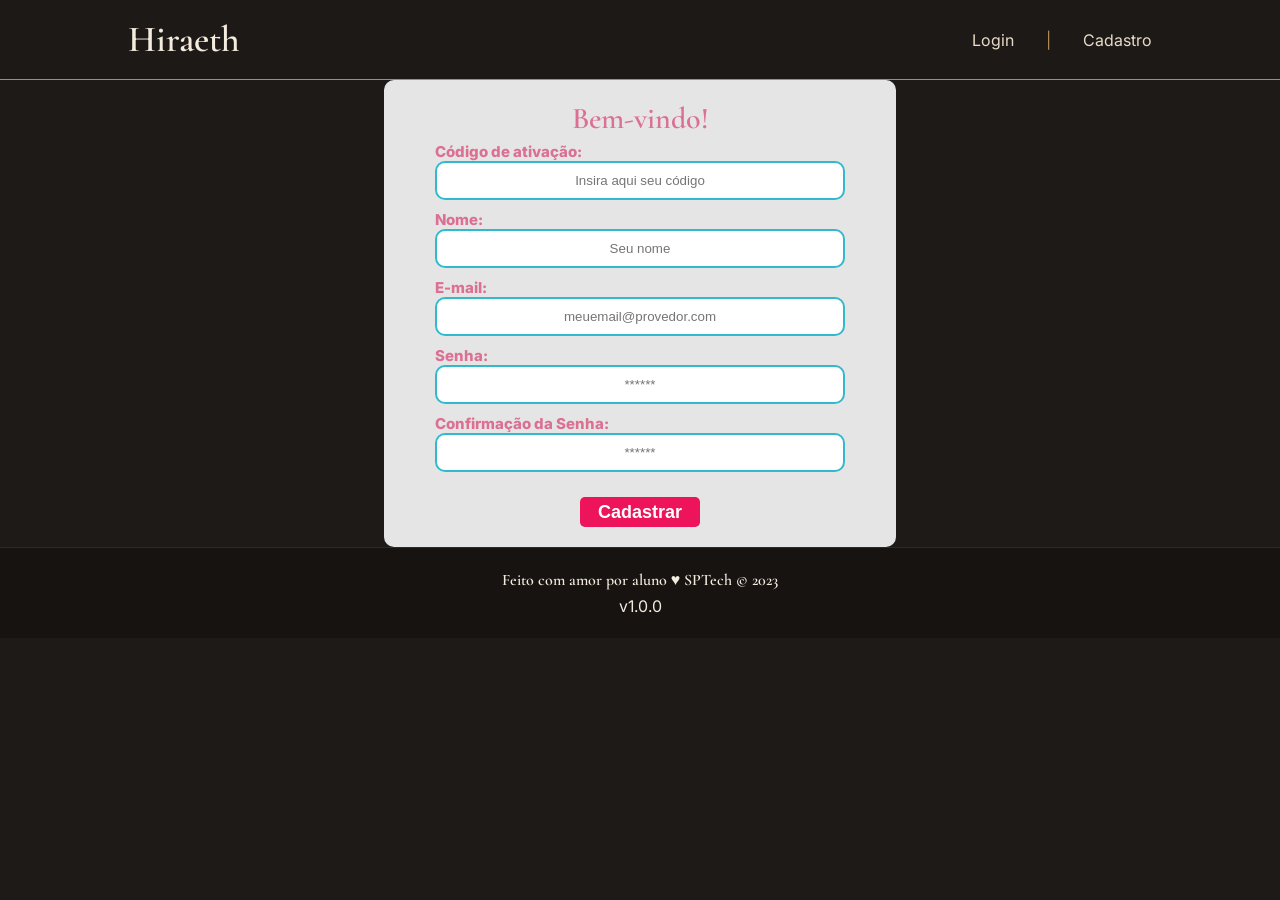
==== public/cadastro.html @ b59e054d "Projeto individual" ====
<!DOCTYPE html>
<html lang="pt-br">

<head>
  <meta charset="UTF-8" />
  <meta http-equiv="X-UA-Compatible" content="IE=edge" />
  <meta name="viewport" content="width=device-width, initial-scale=1.0" />

  <title>AquaTech | Cadastro</title>

  <script src="./js/sessao.js"></script>

  <link rel="stylesheet" href="./css/estilo.css" />
  <link rel="icon" href="./assets/icon/favicon2.ico" />
  <link rel="preconnect" href="https://fonts.gstatic.com" />
</head>

<body onload="listar()">
  <!--header inicio-->
  <div class="header">
    <div class="container">
      <a href="index.html" class="logo_link">
        <h1 class="titulo">Hiraeth</h1>
      </a>

      <ul class="navbar">
        <li>
          <a href="login.html">Login</a>
        </li>
        <li>|</li>
        <li>
          <a href="cadastro.html">Cadastro</a>
        </li>
      </ul>
    </div>
  </div>
  <!--header fim-->

  <div class="login">
    <div class="alerta_erro">
      <div class="card_erro" id="cardErro">
        <span id="mensagem_erro"></span>
      </div>
    </div>
    <div class="container">
      <div class="card card-cadastro">
        <h2>Bem-vindo!</h2>
        <div class="formulario">
          <!--
                         Para inserir mais um campo, copie uma das inputs abaixo.
                         Assim que inserir vá para o script abaixo.
                     -->
          <div class="campo">
            <span>Código de ativação:</span>
            <input id="codigo_input" type="text" placeholder="Insira aqui seu código" />
          </div>
          <div class="campo">
            <span>Nome:</span>
            <input id="nome_input" type="text" placeholder="Seu nome" />
          </div>
          <div class="campo">
            <span>E-mail:</span>
            <input id="email_input" type="text" placeholder="meuemail@provedor.com" />
          </div>
          <div class="campo">
            <span>Senha:</span>
            <input id="senha_input" type="password" placeholder="******" />
          </div>
          <div class="campo">
            <span>Confirmação da Senha:</span>
            <input id="confirmacao_senha_input" type="password" placeholder="******" />
          </div>
          <button class="botao" onclick="cadastrar()">Cadastrar</button>
        </div>
        <div id="div_aguardar" class="loading-div">
          <img src="./assets/circle-loading.gif" id="loading-gif" />
        </div>

        <div id="div_erros_login"></div>
      </div>
    </div>
  </div>

  <!--footer inicio-->
  <div class="footer">
    <div class="container">
      <h4>Feito com amor por aluno &hearts; SPTech &copy; 2023</h4>
      <span class="version">v1.0.0</span>
    </div>
  </div>
  <!--footer fim-->
</body>

</html>

<script>

  // Array para armazenar empresas cadastradas para validação de código de ativação 
  let listaEmpresasCadastradas = [];

  function cadastrar() {
    // aguardar();

    //Recupere o valor da nova input pelo nome do id
    // Agora vá para o método fetch logo abaixo
    var nomeVar = nome_input.value;
    var emailVar = email_input.value;
    var senhaVar = senha_input.value;
    var confirmacaoSenhaVar = confirmacao_senha_input.value;
    var codigoVar = codigo_input.value;
    var idEmpresaVincular

    // Verificando se há algum campo em branco
    if (
      nomeVar == "" ||
      emailVar == "" ||
      senhaVar == "" ||
      confirmacaoSenhaVar == "" ||
      codigoVar == ""
    ) {
      cardErro.style.display = "block";
      mensagem_erro.innerHTML =
        "(Mensagem de erro para todos os campos em branco)";

      finalizarAguardar();
      return false;
    } else {
      setInterval(sumirMensagem, 5000);
    }

    // Verificando se o código de ativação é de alguma empresa cadastrada
    for (let i = 0; i < listaEmpresasCadastradas.length; i++) {
      if (listaEmpresasCadastradas[i].codigo_ativacao == codigoVar) {
        idEmpresaVincular = listaEmpresasCadastradas[i].id
        console.log("Código de ativação válido.");
        break;
      } else {
        cardErro.style.display = "block";
        mensagem_erro.innerHTML = "(Mensagem de erro para código inválido)";
        finalizarAguardar();
      }
    }

    // Enviando o valor da nova input
    fetch("/usuarios/cadastrar", {
      method: "POST",
      headers: {
        "Content-Type": "application/json",
      },
      body: JSON.stringify({
        // crie um atributo que recebe o valor recuperado aqui
        // Agora vá para o arquivo routes/usuario.js
        nomeServer: nomeVar,
        emailServer: emailVar,
        senhaServer: senhaVar,
        idEmpresaVincularServer: idEmpresaVincular
      }),
    })
      .then(function (resposta) {
        console.log("resposta: ", resposta);

        if (resposta.ok) {
          cardErro.style.display = "block";

          mensagem_erro.innerHTML =
            "Cadastro realizado com sucesso! Redirecionando para tela de Login...";

          setTimeout(() => {
            window.location = "login.html";
          }, "2000");

          limparFormulario();
          finalizarAguardar();
        } else {
          throw "Houve um erro ao tentar realizar o cadastro!";
        }
      })
      .catch(function (resposta) {
        console.log(`#ERRO: ${resposta}`);
        finalizarAguardar();
      });

    return false;
  }

  // Listando empresas cadastradas 
  function listar() {
    fetch("/empresas/listar", {
      method: "GET",
    })
      .then(function (resposta) {
        resposta.json().then((empresas) => {
          empresas.forEach((empresa) => {
            listaEmpresasCadastradas.push(empresa);

            console.log("listaEmpresasCadastradas")
            console.log(listaEmpresasCadastradas[0].codigo_ativacao)
          });
        });
      })
      .catch(function (resposta) {
        console.log(`#ERRO: ${resposta}`);
      });
  }

  function sumirMensagem() {
    cardErro.style.display = "none";
  }
</script>
---- public/css/estilo.css ----
@import url('https://fonts.googleapis.com/css2?family=Cormorant+Garamond:wght@400;500;600;700&family=Inter:wght@300;400;500;600&display=swap');

:root {
  --brown-dark: #3B2A24;
  --brown-medium: #5A4034;
  --parchment: #E8DCC8;
  --parchment-light: #F3EBDD;
  --soft-black: #1E1A17;
  --aged-gold: #B08A57;
  --gold-light: #C9A46A;
  --wine: #6B2D3A;
  --deep-green: #2F4A3C;
  --text-muted: #A89A8A;

  --tamanho-header: 80px;
  --tamanho-hero: calc(100vh - var(--tamanho-header));
  --tamanho-footer: 100px;
}

* {
  margin: 0;
  padding: 0;
  box-sizing: border-box;
}

body {
  font-family: 'Inter', 'Segoe UI', Tahoma, Geneva, Verdana, sans-serif;
  background-color: var(--soft-black);
  color: var(--parchment-light);
}

h1,
h2,
h3,
h4 {
  font-family: 'Cormorant Garamond', Georgia, 'Times New Roman', serif;
  font-weight: 600;
}

a {
  text-decoration: none;
  color: inherit;
}

.container {
  display: flex;
  width: 80%;
  margin: auto;
}

/* HEADER */

.header {
  height: var(--tamanho-header);
  background-color: rgba(30, 26, 23, 0.96);
  border-bottom: 1px solid var(--aged-gold);
}

.header .container {
  justify-content: space-between;
  align-items: center;
  height: 100%;
}

.logo_link {
  text-decoration: none;
  color: inherit;
  display: flex;
  align-items: center;
}

.titulo {
  color: var(--parchment-light);
  font-size: 2.3rem;
  font-weight: 600;
  margin: 0;
  transition: 0.3s;
}

.logo_link:hover .titulo {
  color: var(--aged-gold);
}

.navbar {
  width: 180px;
  display: flex;
  justify-content: space-between;
  align-items: center;
  list-style: none;
  color: var(--aged-gold);
}

.header a {
  transition: 0.3s;
  color: var(--parchment);
}

.header a:hover {
  color: var(--aged-gold);
}

.hero .container p {
  font-family: 'Cinzel', serif;
}

/* HERO */

.hero {
  min-height: var(--tamanho-hero);
  background-image:
    linear-gradient(rgba(30, 26, 23, 0.58), rgba(30, 26, 23, 0.72)),
    url('../assets/imgs/biblioteca\ 6.png');
  background-size: cover;
  background-position: center;
  background-repeat: no-repeat;
  display: flex;
}

.hero .container {
  min-height: var(--tamanho-hero);
  justify-content: center;
  align-items: center;
  text-align: center;
}

.hero .container p {
  width: 70%;
  font-size: 3rem;
  line-height: 1.3;
  color: var(--parchment-light);
}

/* PHRASE */

.phrase {
  background: linear-gradient(to right, #f3ebdd, #e8dcc8, #f3ebdd);
  color: var(--brown-dark);
  padding: 28px 0 34px;
  border-top: 1px solid rgba(176, 138, 87, 0.2);
  border-bottom: 1px solid rgba(176, 138, 87, 0.2);
  position: relative;
}

.phrase .container {
  justify-content: center;
  align-items: center;
  gap: 20px;
}

.phrase h3 {
  font-size: 3rem;
  text-align: center;
  white-space: nowrap;
}

.phrase-line {
  width: 110px;
  height: 1px;
  background-color: var(--aged-gold);
}

.phrase-detail {
  width: 70px;
  height: 18px;
  margin: 0 auto 14px;
  position: relative;
}

.phrase-detail::before,
.phrase-detail::after {
  content: "";
  position: absolute;
  top: 8px;
  width: 26px;
  height: 1px;
  background-color: var(--aged-gold);
}

.phrase-detail::before {
  left: 0;
}

.phrase-detail::after {
  right: 0;
}

.phrase-detail {
  border-bottom: 2px solid transparent;
}

.phrase-detail::marker {
  display: none;
}

/* ABOUT */

.about {
  background:
    linear-gradient(rgba(59, 42, 36, 0.9), rgba(59, 42, 36, 0.94)),
    url('../assets/imgs/biblioteca\ 1.jpg');
  background-size: cover;
  background-position: center;
  padding: 85px 0;
}

.about-content {
  justify-content: space-between;
  align-items: center;
  gap: 50px;
}

.about-image {
  width: 42%;
}

.about-image img {
  width: 100%;
  height: 360px;
  object-fit: cover;
  border-radius: 6px;
  display: block;
  box-shadow: 0 10px 28px rgba(0, 0, 0, 0.28);
}

.about-text {
  width: 50%;
  text-align: left;
}

.about-tag {
  display: inline-block;
  margin-bottom: 10px;
  color: var(--aged-gold);
  font-size: 0.95rem;
  text-transform: uppercase;
  letter-spacing: 2px;
}

.about-text h2 {
  font-size: 3.2rem;
  margin-bottom: 18px;
  color: var(--parchment-light);
  line-height: 1.1;
}

.about-text p {
  font-size: 1.12rem;
  line-height: 1.9;
  color: var(--parchment);
  max-width: 520px;
}

.about-text p+p {
  margin-top: 14px;
}

/* SOCIAL / FUNCIONALIDADES */

.social {
  background-color: var(--parchment);
  padding: 70px 0;
}

.social .container {
  flex-direction: column;
  align-items: center;
  justify-content: center;
}

.social_header {
  width: 100%;
  text-align: center;
  margin-bottom: 40px;
}

.social_header h2 {
  font-size: 3rem;
  color: var(--brown-dark);
}

.boxes {
  width: 100%;
  display: flex;
  justify-content: space-between;
  gap: 25px;
}

.box {
  flex: 1;
  background-color: var(--brown-dark);
  color: var(--parchment-light);
  border-radius: 18px;
  padding: 30px 20px;
  text-align: center;
  border: 1px solid rgba(176, 138, 87, 0.18);
  box-shadow: 0 8px 24px rgba(0, 0, 0, 0.18);
  display: flex;
  flex-direction: column;
  align-items: center;
}

.box h4 {
  font-size: 2rem;
  margin: 12px 0;
}

.box p {
  color: var(--parchment);
  line-height: 1.6;
  font-size: 1rem;
}

/* IMAGEM DOS CARDS */

.dashboard_img,
.genero_img,
.register_img {
  width: 300px;
  height: 200px;
  border-radius: 18px;
  margin-bottom: 15px;
  background-size: cover;
  background-position: center;
  background-repeat: no-repeat;
  border: 1px solid rgba(176, 138, 87, 0.18);
}

.dashboard_img {
  background-image: url('../assets/icon/icone\ \ dash.png');
}

.genero_img {
  background-image: url('../assets/icon/lupa.png');
}

.register_img {
  background-image: url('../assets/icon/registro.png');
}

/* RECOMMENDED */

.recommended {
  background-color: var(--brown-dark);
  padding: 90px 0;
}

.recommended .container {
  flex-direction: column;
  align-items: center;
  justify-content: center;
}

.recommended_header {
  width: 100%;
  text-align: center;
  margin-bottom: 45px;
}

.recommended_header h2 {
  font-size: 3rem;
  color: var(--parchment-light);
  margin-bottom: 10px;
}

.recommended_header p {
  color: var(--text-muted);
  font-size: 1.1rem;
}

.carousel {
  width: 100%;
  display: flex;
  align-items: center;
  justify-content: center;
  gap: 24px;
}

.carousel_btn {
  width: 52px;
  height: 52px;
  border-radius: 50%;
  border: 1px solid var(--aged-gold);
  background-color: transparent;
  color: var(--parchment-light);
  font-size: 1.5rem;
  cursor: pointer;
  transition: 0.3s;
  flex-shrink: 0;
}

.carousel_btn:hover {
  background-color: var(--aged-gold);
  color: var(--soft-black);
}

.recommended_card {
  width: 100%;
  max-width: 720px;
  background-color: rgba(232, 220, 200, 0.04);
  border: 1px solid rgba(176, 138, 87, 0.2);
  border-radius: 22px;
  padding: 30px;
  text-align: center;
  box-shadow: 0 10px 28px rgba(0, 0, 0, 0.2);
}

.recommended_card img {
  width: 100%;
  max-width: 460px;
  height: 270px;
  object-fit: cover;
  object-position: center;
  border-radius: 14px;
  display: block;
  margin: 0 auto 24px auto;
  box-shadow: 0 10px 26px rgba(0, 0, 0, 0.28);
}

.recommended_card h3 {
  font-size: 2.7rem;
  color: var(--parchment-light);
  margin-bottom: 14px;
}

.recommended_card p {
  max-width: 600px;
  margin: 0 auto;
  font-size: 1.08rem;
  line-height: 1.8;
  color: var(--parchment);
}

/* IMPACT PHRASE */

.impact_phrase {
  background-color: var(--soft-black);
  padding: 90px 0;
}

.impact_layout {
  justify-content: space-between;
  align-items: center;
  gap: 50px;
}

.impact_image {
  width: 42%;
}

.impact_image img {
  width: 100%;
  height: 360px;
  object-fit: cover;
  display: block;
  border-radius: 8px;
  box-shadow: 0 10px 28px rgba(0, 0, 0, 0.28);
  border: 1px solid rgba(176, 138, 87, 0.18);
}

.impact_text {
  width: 50%;
  text-align: left;
}

.impact_tag {
  display: inline-block;
  margin-bottom: 14px;
  color: var(--aged-gold);
  text-transform: uppercase;
  letter-spacing: 2px;
  font-size: 0.9rem;
}

.impact_text h2 {
  font-size: 3.2rem;
  line-height: 1.3;
  color: var(--parchment-light);
}

/* FOOTER */

.footer {
  background-color: #161311;
  padding: 22px 0;
  border-top: 1px solid rgba(176, 138, 87, 0.18);
}

.footer .container {
  flex-direction: column;
  justify-content: center;
  align-items: center;
  text-align: center;
  gap: 6px;
}

.footer-brand {
  font-family: 'Cormorant Garamond', serif;
  font-size: 1.6rem;
  color: var(--parchment-light);
}

.footer-phrase {
  font-size: 0.95rem;
  color: var(--text-muted);
}

/* RESPONSIVIDADE */

@media (max-width: 1024px) {

  .hero .container p,
  .about-text,
  .impact_phrase h2 {
    width: 85%;
  }

  .carousel .box {
    width: 75%;
  }
}

@media (max-width: 768px) {
  .header {
    height: auto;
    padding: 15px 0;
  }

  .header .container {
    flex-direction: column;
    gap: 15px;
  }

  .navbar {
    width: 100%;
    justify-content: center;
    gap: 12px;
    flex-wrap: wrap;
  }

  .hero {
    min-height: 70vh;
  }

  .hero .container {
    min-height: 70vh;
    padding: 50px 0;
  }

  .hero .container p {
    width: 100%;
    font-size: 2.2rem;
  }

  .phrase h3,
  .about-text h2,
  .social_header h2,
  .recommended_header h2,
  .impact_phrase h2,
  .footer h2 {
    font-size: 2.2rem;
  }

  .about-text {
    width: 100%;
  }

  .boxes {
    flex-direction: column;
  }

  .carousel {
    flex-direction: column;
  }

  .carousel .box {
    width: 100%;
  }

  .impact_phrase h2 {
    width: 100%;
  }
}










/* LOGIN */

.login {
  height: var(--tamanho-login);
  background-image: url('../assets/imgs/bg-jelly-fish-para-home.png');
  background-size: cover;
}

.login .container {
  justify-content: center;
  align-items: center;
  height: 100%;
}

.card {
  width: 50%;
  background-color: #e5e5e5;
  border-radius: 10px;
  display: flex;
  align-items: center;
  justify-content: space-evenly;
  color: palevioletred;
  flex-direction: column;
  height: fit-content;
  padding: 20px 0;
}

.card h2 {
  margin: 0;
  font-size: 30px;
}

.formulario {
  display: flex;
  height: 90%;
  width: 80%;
  justify-content: space-around;
  flex-direction: column;
}

.formulario span {
  font-size: 15px;
  font-weight: 800;
}

.formulario input {
  border: 2px solid #32b9cd;
  text-align: center;
  border-radius: 10px;
  margin: 0;
}

.formulario select {
  border: 2px solid #32b9cd;
  background-color: white;
  color: gray;
  height: 36px;
  text-align: center;
  border-radius: 10px;
  margin: 0;
}

.campo {
  display: flex;
  flex-direction: column;
  justify-content: start;
  padding: 5px 0;
}

.botao {
  cursor: pointer;
  font-family: "Barlow", sans-serif;
  border: 0;
  border-radius: 5px;
  font-weight: 600;
  font-size: 18px;
  color: #fff;
  background-color: #ED145B;
  width: 120px;
  height: 30px;
  align-self: center;
  margin-top: 20px;
}

.loading-div {
  width: 50px;
  display: none;
}

.loading-div img {
  height: 50px;
  width: 50px;
}

#div_erros_login {
  display: none
}

/* FORMULARIO */

.alerta_erro {
  display: flex;
  justify-content: flex-end;
}

.card_erro {
  display: none;
  background-color: #fff;
  color: black;
  width: 230px;
  position: fixed;
  border-radius: 4px;
  border: #ED145B 3px solid;
  padding: 10px;
  margin-right: 10%;
}

.card_erro #mensagem_erro {
  font-weight: 500;
  font-size: 20px;
}

.formulario .tipo_campo {
  font-size: 20px;
  font-weight: 600 !important;
}

.formulario {
  display: flex;
  flex-direction: column;
}

input {
  margin-bottom: 10px;
  border: 2px solid #32b9cd;
  padding: 10px;
  text-align: center;
  border-radius: 10px;
}

.btn {
  font-family: "Barlow", sans-serif;
  border: 0;
  border-radius: 5px;
  font-weight: 600;
  font-size: 18px;
  padding: 10px 15px;
  color: white;
  background-color: #ED145B;
  width: 120px;
  align-self: center;
  margin-top: 5px;
}

.loading-div {
  width: 50px;
  margin: auto;
  display: none;
}

.loading-div img {
  height: 50px;
  width: 50px;
}

/* SIMULADOR */

.simulador {
  color: white;
}

.simulador .container {
  flex-direction: column;
  overflow: scroll;
  height: var(--tamanho-simulador);
}

/* ALERTA */

#alerta {
  position: absolute;
  right: 0;
  bottom: 0;
}

.mensagem-alarme {
  background-color: white;
  border-radius: 5px;
  width: 300px;
  height: 80px;
  margin: 10px;
  padding: 10px 0;
  display: flex;
  justify-content: space-evenly;
  align-items: center;
}

.mensagem-alarme h3 {
  font-size: 14px;
  margin: 0;
}

.mensagem-alarme .informacao {
  width: 66%;
}

.alarme-sino {
  width: 48px;
  height: 48px;
  animation-name: bell;
  animation-duration: 4s;
  background-image: url('https://cdn-icons-png.flaticon.com/512/1157/1157000.png');
  background-size: cover;
  animation-iteration-count: infinite;
}

@keyframes bell {
  0% {
    transform: rotate(25deg)
  }

  25% {
    transform: rotate(-25deg)
  }

  50% {
    transform: rotate(25deg)
  }

  75% {
    transform: rotate(-25deg)
  }

  100% {
    transform: rotate(25deg)
  }
}
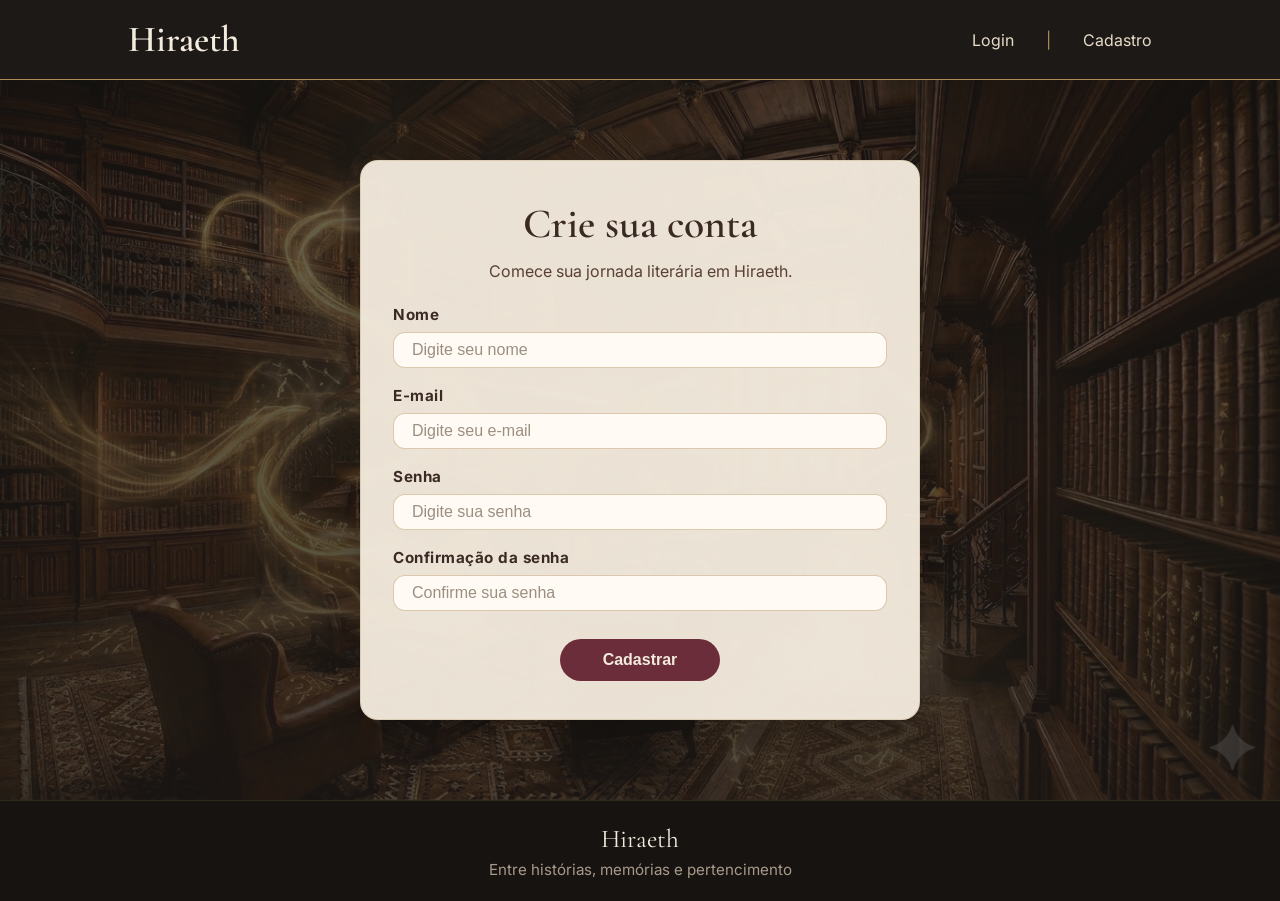
==== commit b923bb03: "Adicionando lógica do login/cadastro, lógica de repetição e começo da conexão com o Banco de Dados" ====
--- a/public/cadastro.html
+++ b/public/cadastro.html
@@ -6,16 +6,16 @@
   <meta http-equiv="X-UA-Compatible" content="IE=edge" />
   <meta name="viewport" content="width=device-width, initial-scale=1.0" />
 
-  <title>AquaTech | Cadastro</title>
+  <title>Hiraeth | Cadastro</title>
 
   <script src="./js/sessao.js"></script>
 
   <link rel="stylesheet" href="./css/estilo.css" />
-  <link rel="icon" href="./assets/icon/favicon2.ico" />
+  <link rel="icon" href="./assets/icon/favicon(Hiraeth).png" />
   <link rel="preconnect" href="https://fonts.gstatic.com" />
 </head>
 
-<body onload="listar()">
+<body>
   <!--header inicio-->
   <div class="header">
     <div class="container">
@@ -37,44 +37,39 @@
   <!--header fim-->
 
   <div class="login">
-    <div class="alerta_erro">
-      <div class="card_erro" id="cardErro">
-        <span id="mensagem_erro"></span>
-      </div>
-    </div>
+
     <div class="container">
-      <div class="card card-cadastro">
-        <h2>Bem-vindo!</h2>
+      <div class="card-cadastro">
+        <h2>Crie sua conta</h2>
+        <p class="login-subtitle">Comece sua jornada literária em Hiraeth.</p>
+
         <div class="formulario">
-          <!--
-                         Para inserir mais um campo, copie uma das inputs abaixo.
-                         Assim que inserir vá para o script abaixo.
-                     -->
           <div class="campo">
-            <span>Código de ativação:</span>
-            <input id="codigo_input" type="text" placeholder="Insira aqui seu código" />
+            <span>Nome</span>
+            <input id="nome_input" type="text" placeholder="Digite seu nome" />
           </div>
+
           <div class="campo">
-            <span>Nome:</span>
-            <input id="nome_input" type="text" placeholder="Seu nome" />
+            <span>E-mail</span>
+            <input id="email_input" type="text" placeholder="Digite seu e-mail" />
           </div>
+
           <div class="campo">
-            <span>E-mail:</span>
-            <input id="email_input" type="text" placeholder="meuemail@provedor.com" />
+            <span>Senha</span>
+            <input id="senha_input" type="password" placeholder="Digite sua senha" />
           </div>
+
           <div class="campo">
-            <span>Senha:</span>
-            <input id="senha_input" type="password" placeholder="******" />
+            <span>Confirmação da senha</span>
+            <input id="confirmacao_senha_input" type="password" placeholder="Confirme sua senha" />
           </div>
-          <div class="campo">
-            <span>Confirmação da Senha:</span>
-            <input id="confirmacao_senha_input" type="password" placeholder="******" />
-          </div>
+
           <button class="botao" onclick="cadastrar()">Cadastrar</button>
         </div>
-        <div id="div_aguardar" class="loading-div">
-          <img src="./assets/circle-loading.gif" id="loading-gif" />
+        <div class="card_erro" id="cardErro">
+          <span id="mensagem_erro"></span>
         </div>
+
 
         <div id="div_erros_login"></div>
       </div>
@@ -84,8 +79,8 @@
   <!--footer inicio-->
   <div class="footer">
     <div class="container">
-      <h4>Feito com amor por aluno &hearts; SPTech &copy; 2023</h4>
-      <span class="version">v1.0.0</span>
+      <p class="footer-brand">Hiraeth</p>
+      <p class="footer-phrase">Entre histórias, memórias e pertencimento</p>
     </div>
   </div>
   <!--footer fim-->
@@ -95,11 +90,8 @@
 
 <script>
 
-  // Array para armazenar empresas cadastradas para validação de código de ativação 
-  let listaEmpresasCadastradas = [];
+  function cadastrar() {
 
-  function cadastrar() {
-    // aguardar();
 
     //Recupere o valor da nova input pelo nome do id
     // Agora vá para o método fetch logo abaixo
@@ -107,38 +99,23 @@
     var emailVar = email_input.value;
     var senhaVar = senha_input.value;
     var confirmacaoSenhaVar = confirmacao_senha_input.value;
-    var codigoVar = codigo_input.value;
-    var idEmpresaVincular
 
-    // Verificando se há algum campo em branco
+    // Verificando cadastro
     if (
       nomeVar == "" ||
       emailVar == "" ||
       senhaVar == "" ||
-      confirmacaoSenhaVar == "" ||
-      codigoVar == ""
+      confirmacaoSenhaVar == ""
     ) {
       cardErro.style.display = "block";
-      mensagem_erro.innerHTML =
-        "(Mensagem de erro para todos os campos em branco)";
-
-      finalizarAguardar();
+      mensagem_erro.innerHTML = 'Necessário o preenchimento de todos os campos';
+      return false;
+    } if (senhaVar != confirmacaoSenhaVar) {
+      cardErro.style.display = "block";
+      mensagem_erro.innerHTML = "As senhas não coincidem";
       return false;
     } else {
-      setInterval(sumirMensagem, 5000);
-    }
-
-    // Verificando se o código de ativação é de alguma empresa cadastrada
-    for (let i = 0; i < listaEmpresasCadastradas.length; i++) {
-      if (listaEmpresasCadastradas[i].codigo_ativacao == codigoVar) {
-        idEmpresaVincular = listaEmpresasCadastradas[i].id
-        console.log("Código de ativação válido.");
-        break;
-      } else {
-        cardErro.style.display = "block";
-        mensagem_erro.innerHTML = "(Mensagem de erro para código inválido)";
-        finalizarAguardar();
-      }
+      cardErro.style.display = "none";
     }
 
     // Enviando o valor da nova input
@@ -152,8 +129,7 @@
         // Agora vá para o arquivo routes/usuario.js
         nomeServer: nomeVar,
         emailServer: emailVar,
-        senhaServer: senhaVar,
-        idEmpresaVincularServer: idEmpresaVincular
+        senhaServer: senhaVar
       }),
     })
       .then(function (resposta) {
@@ -163,47 +139,22 @@
           cardErro.style.display = "block";
 
           mensagem_erro.innerHTML =
-            "Cadastro realizado com sucesso! Redirecionando para tela de Login...";
+            "Cadastro realizado com sucesso!";
 
           setTimeout(() => {
-            window.location = "login.html";
+            window.location = "./login.html";
           }, "2000");
 
           limparFormulario();
-          finalizarAguardar();
         } else {
           throw "Houve um erro ao tentar realizar o cadastro!";
         }
       })
       .catch(function (resposta) {
         console.log(`#ERRO: ${resposta}`);
-        finalizarAguardar();
       });
 
     return false;
   }
 
-  // Listando empresas cadastradas 
-  function listar() {
-    fetch("/empresas/listar", {
-      method: "GET",
-    })
-      .then(function (resposta) {
-        resposta.json().then((empresas) => {
-          empresas.forEach((empresa) => {
-            listaEmpresasCadastradas.push(empresa);
-
-            console.log("listaEmpresasCadastradas")
-            console.log(listaEmpresasCadastradas[0].codigo_ativacao)
-          });
-        });
-      })
-      .catch(function (resposta) {
-        console.log(`#ERRO: ${resposta}`);
-      });
-  }
-
-  function sumirMensagem() {
-    cardErro.style.display = "none";
-  }
 </script>
--- a/public/css/estilo.css
+++ b/public/css/estilo.css
@@ -581,114 +581,134 @@
   }
 }
 
-
-
-
-
-
-
-
-
-
-/* LOGIN */
+/* LOGIN E CADASTRO */
 
 .login {
-  height: var(--tamanho-login);
-  background-image: url('../assets/imgs/bg-jelly-fish-para-home.png');
+  min-height: calc(100vh - var(--tamanho-header) - var(--tamanho-footer));
+  background-image:
+    linear-gradient(rgba(30, 26, 23, 0.65), rgba(30, 26, 23, 0.78)),
+    url('../assets/imgs/biblioteca\ 6.png');
   background-size: cover;
+  background-position: center;
+  background-repeat: no-repeat;
+  display: flex;
 }
 
 .login .container {
   justify-content: center;
   align-items: center;
-  height: 100%;
-}
-
-.card {
-  width: 50%;
-  background-color: #e5e5e5;
-  border-radius: 10px;
-  display: flex;
-  align-items: center;
-  justify-content: space-evenly;
-  color: palevioletred;
+  min-height: calc(100vh - var(--tamanho-header) - var(--tamanho-footer));
+}
+
+.card-login,
+.card-cadastro {
+  width: 100%;
+  max-width: 560px;
+  background: rgba(243, 235, 221, 0.96);
+  border: 1px solid rgba(176, 138, 87, 0.25);
+  border-radius: 18px;
+  display: flex;
   flex-direction: column;
-  height: fit-content;
-  padding: 20px 0;
-}
-
-.card h2 {
+  align-items: center;
+  padding: 38px 32px;
+  box-shadow: 0 12px 32px rgba(0, 0, 0, 0.25);
+}
+
+.card-login h2,
+.card-cadastro h2 {
+  margin: 0 0 12px 0;
+  font-size: 2.6rem;
+  color: var(--brown-dark);
+  text-align: center;
+}
+
+.login-subtitle {
+  margin: 0 0 24px 0;
+  color: var(--brown-medium);
+  font-size: 1rem;
+  text-align: center;
+}
+
+.formulario {
+  display: flex;
+  width: 100%;
+  flex-direction: column;
+  gap: 18px;
+}
+
+.campo {
+  display: flex;
+  flex-direction: column;
+  gap: 8px;
+}
+
+.campo span {
+  font-size: 0.95rem;
+  font-weight: 700;
+  color: var(--brown-dark);
+  letter-spacing: 0.5px;
+}
+
+.formulario input {
+  width: 100%;
+  border: 1px solid rgba(176, 138, 87, 0.45);
+  background-color: #fffaf3;
+  color: var(--soft-black);
+  padding: 8px 8px;
+  border-radius: 12px;
+  font-size: 1rem;
+  outline: none;
+  transition: 0.3s;
   margin: 0;
-  font-size: 30px;
-}
-
-.formulario {
-  display: flex;
-  height: 90%;
-  width: 80%;
-  justify-content: space-around;
-  flex-direction: column;
-}
-
-.formulario span {
-  font-size: 15px;
-  font-weight: 800;
-}
-
-.formulario input {
-  border: 2px solid #32b9cd;
-  text-align: center;
-  border-radius: 10px;
-  margin: 0;
-}
-
-.formulario select {
-  border: 2px solid #32b9cd;
-  background-color: white;
-  color: gray;
-  height: 36px;
-  text-align: center;
-  border-radius: 10px;
-  margin: 0;
-}
-
-.campo {
-  display: flex;
-  flex-direction: column;
-  justify-content: start;
-  padding: 5px 0;
+  text-align: left;
+}
+
+.formulario input:focus {
+  border-color: var(--aged-gold);
+  box-shadow: 0 0 0 3px rgba(176, 138, 87, 0.12);
+}
+
+.formulario input::placeholder {
+  color: #9b8f82;
+  padding: 10px;
 }
 
 .botao {
   cursor: pointer;
-  font-family: "Barlow", sans-serif;
-  border: 0;
-  border-radius: 5px;
+  border: none;
+  border-radius: 999px;
   font-weight: 600;
-  font-size: 18px;
-  color: #fff;
-  background-color: #ED145B;
-  width: 120px;
-  height: 30px;
+  font-size: 1rem;
+  color: var(--parchment-light);
+  background-color: var(--wine);
+  width: 160px;
+  height: 42px;
   align-self: center;
-  margin-top: 20px;
+  margin-top: 10px;
+  transition: 0.3s;
+}
+
+.botao:hover {
+  background-color: var(--aged-gold);
+  color: var(--soft-black);
 }
 
 .loading-div {
   width: 50px;
   display: none;
+  margin-top: 18px;
 }
 
 .loading-div img {
+  width: 50px;
   height: 50px;
-  width: 50px;
 }
 
 #div_erros_login {
-  display: none
-}
-
-/* FORMULARIO */
+  display: none;
+}
+
+/* ALERTA DE ERRO */
 
 .alerta_erro {
   display: flex;
@@ -697,133 +717,66 @@
 
 .card_erro {
   display: none;
-  background-color: #fff;
-  color: black;
-  width: 230px;
-  position: fixed;
-  border-radius: 4px;
-  border: #ED145B 3px solid;
-  padding: 10px;
-  margin-right: 10%;
+  width: 100%;
+  max-width: 320px;
+  margin: 16px auto 0 auto;
+  padding: 0;
+  background: transparent;
+  border: none;
+  box-shadow: none;
+  text-align: center;
 }
 
 .card_erro #mensagem_erro {
+  display: block;
   font-weight: 500;
-  font-size: 20px;
-}
-
-.formulario .tipo_campo {
-  font-size: 20px;
-  font-weight: 600 !important;
-}
-
-.formulario {
-  display: flex;
+  font-size: 1rem;
+  color: var(--brown-dark);
+}
+
+/* FOOTER */
+
+.footer {
+  background-color: #161311;
+  padding: 22px 0;
+  border-top: 1px solid rgba(176, 138, 87, 0.18);
+}
+
+.footer .container {
   flex-direction: column;
-}
-
-input {
-  margin-bottom: 10px;
-  border: 2px solid #32b9cd;
-  padding: 10px;
-  text-align: center;
-  border-radius: 10px;
-}
-
-.btn {
-  font-family: "Barlow", sans-serif;
-  border: 0;
-  border-radius: 5px;
-  font-weight: 600;
-  font-size: 18px;
-  padding: 10px 15px;
-  color: white;
-  background-color: #ED145B;
-  width: 120px;
-  align-self: center;
-  margin-top: 5px;
-}
-
-.loading-div {
-  width: 50px;
-  margin: auto;
-  display: none;
-}
-
-.loading-div img {
-  height: 50px;
-  width: 50px;
-}
-
-/* SIMULADOR */
-
-.simulador {
-  color: white;
-}
-
-.simulador .container {
-  flex-direction: column;
-  overflow: scroll;
-  height: var(--tamanho-simulador);
-}
-
-/* ALERTA */
-
-#alerta {
-  position: absolute;
-  right: 0;
-  bottom: 0;
-}
-
-.mensagem-alarme {
-  background-color: white;
-  border-radius: 5px;
-  width: 300px;
-  height: 80px;
-  margin: 10px;
-  padding: 10px 0;
-  display: flex;
-  justify-content: space-evenly;
-  align-items: center;
-}
-
-.mensagem-alarme h3 {
-  font-size: 14px;
-  margin: 0;
-}
-
-.mensagem-alarme .informacao {
-  width: 66%;
-}
-
-.alarme-sino {
-  width: 48px;
-  height: 48px;
-  animation-name: bell;
-  animation-duration: 4s;
-  background-image: url('https://cdn-icons-png.flaticon.com/512/1157/1157000.png');
-  background-size: cover;
-  animation-iteration-count: infinite;
-}
-
-@keyframes bell {
-  0% {
-    transform: rotate(25deg)
-  }
-
-  25% {
-    transform: rotate(-25deg)
-  }
-
-  50% {
-    transform: rotate(25deg)
-  }
-
-  75% {
-    transform: rotate(-25deg)
-  }
-
-  100% {
-    transform: rotate(25deg)
-  }
-}+  justify-content: center;
+  align-items: center;
+  text-align: center;
+  gap: 6px;
+}
+
+.footer-brand {
+  font-family: 'Cormorant Garamond', serif;
+  font-size: 1.6rem;
+  color: var(--parchment-light);
+}
+
+.footer-phrase {
+  font-size: 0.95rem;
+  color: var(--text-muted);
+}
+
+/* RESPONSIVIDADE */
+
+@media (max-width: 768px) {
+  .card-login,
+  .card-cadastro {
+    padding: 30px 22px;
+    max-width: 90%;
+  }
+
+  .card-login h2,
+  .card-cadastro h2 {
+    font-size: 2.2rem;
+  }
+
+  .login-subtitle {
+    font-size: 0.95rem;
+  }
+}
+
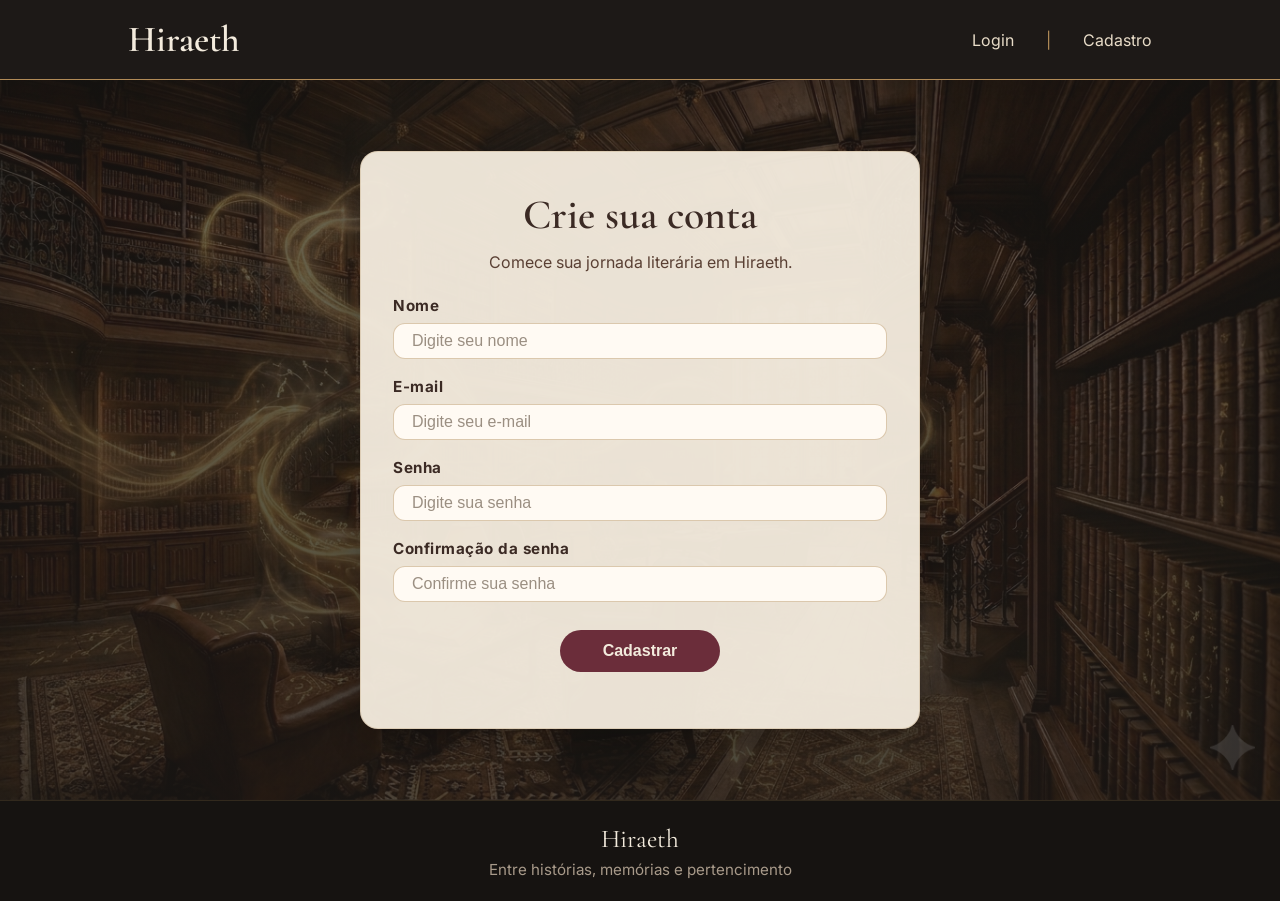
==== commit 70ad1c7f: "Passando o banco de Dados para a VM" ====
--- a/public/cadastro.html
+++ b/public/cadastro.html
@@ -16,7 +16,6 @@
 </head>
 
 <body>
-  <!--header inicio-->
   <div class="header">
     <div class="container">
       <a href="index.html" class="logo_link">
@@ -34,11 +33,14 @@
       </ul>
     </div>
   </div>
-  <!--header fim-->
+
+
 
   <div class="login">
 
     <div class="container">
+
+      <!-- Formulário de cadastro -->
       <div class="card-cadastro">
         <h2>Crie sua conta</h2>
         <p class="login-subtitle">Comece sua jornada literária em Hiraeth.</p>
@@ -65,9 +67,10 @@
           </div>
 
           <button class="botao" onclick="cadastrar()">Cadastrar</button>
-        </div>
-        <div class="card_erro" id="cardErro">
-          <span id="mensagem_erro"></span>
+          
+          <div class="card_erro" id="cardErro">
+            <span id="mensagem_erro"></span>
+          </div>
         </div>
 
 
@@ -76,31 +79,30 @@
     </div>
   </div>
 
-  <!--footer inicio-->
+
+
   <div class="footer">
     <div class="container">
       <p class="footer-brand">Hiraeth</p>
       <p class="footer-phrase">Entre histórias, memórias e pertencimento</p>
     </div>
   </div>
-  <!--footer fim-->
 </body>
 
 </html>
 
 <script>
 
+
   function cadastrar() {
 
-
-    //Recupere o valor da nova input pelo nome do id
-    // Agora vá para o método fetch logo abaixo
+    // Valores recebidos dos campos do formulário
     var nomeVar = nome_input.value;
     var emailVar = email_input.value;
     var senhaVar = senha_input.value;
     var confirmacaoSenhaVar = confirmacao_senha_input.value;
 
-    // Verificando cadastro
+    // Valida se todos os campos foram preenchidos
     if (
       nomeVar == "" ||
       emailVar == "" ||
@@ -110,23 +112,28 @@
       cardErro.style.display = "block";
       mensagem_erro.innerHTML = 'Necessário o preenchimento de todos os campos';
       return false;
-    } if (senhaVar != confirmacaoSenhaVar) {
+    }
+
+    // Valida se a senha e a confirmação de senha são iguais
+    if (senhaVar != confirmacaoSenhaVar) {
       cardErro.style.display = "block";
       mensagem_erro.innerHTML = "As senhas não coincidem";
       return false;
     } else {
+
+      // Esconde o card de erro caso as validações estejam corretas
       cardErro.style.display = "none";
     }
 
-    // Enviando o valor da nova input
+    // Envia os dados do cadastro para o back-end
     fetch("/usuarios/cadastrar", {
       method: "POST",
       headers: {
         "Content-Type": "application/json",
       },
+
+      // Converte os dados do formulário para json
       body: JSON.stringify({
-        // crie um atributo que recebe o valor recuperado aqui
-        // Agora vá para o arquivo routes/usuario.js
         nomeServer: nomeVar,
         emailServer: emailVar,
         senhaServer: senhaVar
@@ -141,16 +148,22 @@
           mensagem_erro.innerHTML =
             "Cadastro realizado com sucesso!";
 
+          // Redireciona o usuário para a tela de login após o cadastro
           setTimeout(() => {
             window.location = "./login.html";
-          }, "2000");
+          });
 
+          // Limpa os campos do formulário
           limparFormulario();
         } else {
+
+          // Se a resposta não seja ok, é lançada uma mensagem de erro
           throw "Houve um erro ao tentar realizar o cadastro!";
         }
       })
       .catch(function (resposta) {
+        
+        // Captura e exibe erros da requisição
         console.log(`#ERRO: ${resposta}`);
       });
 
--- a/public/css/estilo.css
+++ b/public/css/estilo.css
@@ -1,3 +1,5 @@
+/* Importação de fonte e criação de variáveis */
+
 @import url('https://fonts.googleapis.com/css2?family=Cormorant+Garamond:wght@400;500;600;700&family=Inter:wght@300;400;500;600&display=swap');
 
 :root {
@@ -15,7 +17,20 @@
   --tamanho-header: 80px;
   --tamanho-hero: calc(100vh - var(--tamanho-header));
   --tamanho-footer: 100px;
-}
+
+  --bg-color: var(--soft-black);
+  --border-color: var(--brown-dark);
+  --title-font: "Cormorant Garamond", serif;
+  --body-font: "Inter", sans-serif;
+  --side-title: var(--aged-gold);
+  --button: var(--wine);
+  --main-text: var(--parchment-light);
+  --secondary-text: var(--text-muted);
+  --card-bg: rgba(243, 235, 221, 0.05);
+}
+
+
+/* Define configuração global, remove margens e espaçamentos padrões do navegador */
 
 * {
   margin: 0;
@@ -42,14 +57,16 @@
   color: inherit;
 }
 
+
+/* centraliza o conteúdo e limita a largura para 80% da tela. */
 .container {
   display: flex;
   width: 80%;
   margin: auto;
 }
 
-/* HEADER */
-
+
+/* Estilização do header */
 .header {
   height: var(--tamanho-header);
   background-color: rgba(30, 26, 23, 0.96);
@@ -99,11 +116,11 @@
   color: var(--aged-gold);
 }
 
+
+/* Estlização da primeira seção (hero) */
 .hero .container p {
   font-family: 'Cinzel', serif;
 }
-
-/* HERO */
 
 .hero {
   min-height: var(--tamanho-hero);
@@ -130,8 +147,8 @@
   color: var(--parchment-light);
 }
 
-/* PHRASE */
-
+
+/* Estilização da frase que separa a hero da seção "sobre" */
 .phrase {
   background: linear-gradient(to right, #f3ebdd, #e8dcc8, #f3ebdd);
   color: var(--brown-dark);
@@ -192,8 +209,8 @@
   display: none;
 }
 
-/* ABOUT */
-
+
+/* Seção "sobre" */
 .about {
   background:
     linear-gradient(rgba(59, 42, 36, 0.9), rgba(59, 42, 36, 0.94)),
@@ -254,8 +271,8 @@
   margin-top: 14px;
 }
 
-/* SOCIAL / FUNCIONALIDADES */
-
+
+/* Seção que mostra as funcionaldiades da plataforma */
 .social {
   background-color: var(--parchment);
   padding: 70px 0;
@@ -310,7 +327,6 @@
   font-size: 1rem;
 }
 
-/* IMAGEM DOS CARDS */
 
 .dashboard_img,
 .genero_img,
@@ -326,19 +342,19 @@
 }
 
 .dashboard_img {
-  background-image: url('../assets/icon/icone\ \ dash.png');
+  background-image: url('../assets/icon/dashboardicon.jpg');
 }
 
 .genero_img {
-  background-image: url('../assets/icon/lupa.png');
+  background-image: url('../assets/icon/exploreicon.jpg');
 }
 
 .register_img {
-  background-image: url('../assets/icon/registro.png');
-}
-
-/* RECOMMENDED */
-
+  background-image: url('../assets/icon/registrericon.jpg');
+}
+
+
+/* Seção de recomendação */
 .recommended {
   background-color: var(--brown-dark);
   padding: 90px 0;
@@ -430,8 +446,8 @@
   color: var(--parchment);
 }
 
-/* IMPACT PHRASE */
-
+
+/* Frase de impacti que antecede o footer */
 .impact_phrase {
   background-color: var(--soft-black);
   padding: 90px 0;
@@ -477,8 +493,8 @@
   color: var(--parchment-light);
 }
 
-/* FOOTER */
-
+
+/* Seção final */
 .footer {
   background-color: #161311;
   padding: 22px 0;
@@ -504,85 +520,7 @@
   color: var(--text-muted);
 }
 
-/* RESPONSIVIDADE */
-
-@media (max-width: 1024px) {
-
-  .hero .container p,
-  .about-text,
-  .impact_phrase h2 {
-    width: 85%;
-  }
-
-  .carousel .box {
-    width: 75%;
-  }
-}
-
-@media (max-width: 768px) {
-  .header {
-    height: auto;
-    padding: 15px 0;
-  }
-
-  .header .container {
-    flex-direction: column;
-    gap: 15px;
-  }
-
-  .navbar {
-    width: 100%;
-    justify-content: center;
-    gap: 12px;
-    flex-wrap: wrap;
-  }
-
-  .hero {
-    min-height: 70vh;
-  }
-
-  .hero .container {
-    min-height: 70vh;
-    padding: 50px 0;
-  }
-
-  .hero .container p {
-    width: 100%;
-    font-size: 2.2rem;
-  }
-
-  .phrase h3,
-  .about-text h2,
-  .social_header h2,
-  .recommended_header h2,
-  .impact_phrase h2,
-  .footer h2 {
-    font-size: 2.2rem;
-  }
-
-  .about-text {
-    width: 100%;
-  }
-
-  .boxes {
-    flex-direction: column;
-  }
-
-  .carousel {
-    flex-direction: column;
-  }
-
-  .carousel .box {
-    width: 100%;
-  }
-
-  .impact_phrase h2 {
-    width: 100%;
-  }
-}
-
-/* LOGIN E CADASTRO */
-
+/* Estilização do login e cadastro */
 .login {
   min-height: calc(100vh - var(--tamanho-header) - var(--tamanho-footer));
   background-image:
@@ -708,75 +646,7 @@
   display: none;
 }
 
-/* ALERTA DE ERRO */
-
-.alerta_erro {
-  display: flex;
-  justify-content: flex-end;
-}
-
-.card_erro {
-  display: none;
-  width: 100%;
-  max-width: 320px;
-  margin: 16px auto 0 auto;
-  padding: 0;
-  background: transparent;
-  border: none;
-  box-shadow: none;
-  text-align: center;
-}
-
-.card_erro #mensagem_erro {
-  display: block;
-  font-weight: 500;
-  font-size: 1rem;
-  color: var(--brown-dark);
-}
-
-/* FOOTER */
-
-.footer {
-  background-color: #161311;
-  padding: 22px 0;
-  border-top: 1px solid rgba(176, 138, 87, 0.18);
-}
-
-.footer .container {
-  flex-direction: column;
-  justify-content: center;
-  align-items: center;
-  text-align: center;
-  gap: 6px;
-}
-
-.footer-brand {
-  font-family: 'Cormorant Garamond', serif;
-  font-size: 1.6rem;
-  color: var(--parchment-light);
-}
-
-.footer-phrase {
-  font-size: 0.95rem;
-  color: var(--text-muted);
-}
-
-/* RESPONSIVIDADE */
-
-@media (max-width: 768px) {
-  .card-login,
-  .card-cadastro {
-    padding: 30px 22px;
-    max-width: 90%;
-  }
-
-  .card-login h2,
-  .card-cadastro h2 {
-    font-size: 2.2rem;
-  }
-
-  .login-subtitle {
-    font-size: 0.95rem;
-  }
-}
-
+#mensagem_erro {
+  text-align: center;
+  color: var(--brown-dark)
+}
